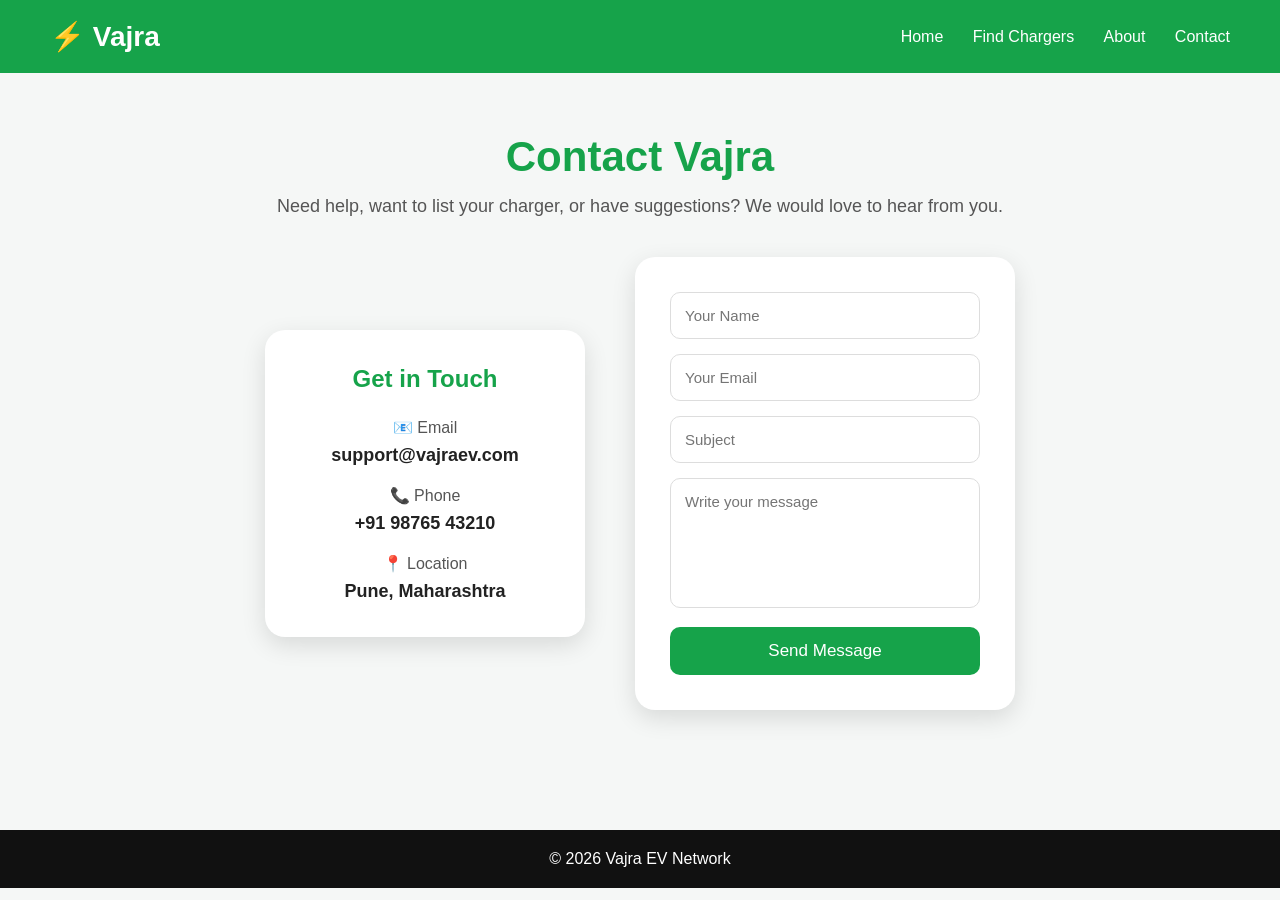
==== contact.html @ 99ae08ba "Add files via upload" ====
<!DOCTYPE html>
<html lang="en">

<head>

<meta charset="UTF-8">
<meta name="viewport" content="width=device-width, initial-scale=1.0">

<title>Contact - Vajra</title>


<style>

*{
    margin:0;
    padding:0;
    box-sizing:border-box;
    font-family:Arial, sans-serif;
}


body{

    background:#f5f7f6;
    color:#222;

}



/* Navigation */

nav{

    display:flex;
    justify-content:space-between;
    align-items:center;

    padding:20px 50px;

    background:#16a34a;

    color:white;

}


nav h2{

    font-size:28px;

}


nav a{

    color:white;
    text-decoration:none;

    margin-left:25px;

    font-size:16px;

}


nav a:hover{

    text-decoration:underline;

}





/* Contact Section */


.contact{

    padding:60px 20px;

    text-align:center;

}



.contact h1{

    font-size:42px;

    color:#16a34a;

    margin-bottom:15px;

}



.contact p{

    font-size:18px;

    color:#555;

}




.contact-box{

    display:flex;

    justify-content:center;

    align-items:center;

    gap:50px;

    flex-wrap:wrap;

    margin-top:40px;

}





/* Contact Details */


.details{

    background:white;

    width:320px;

    padding:35px;

    border-radius:20px;

    box-shadow:0 8px 25px rgba(0,0,0,0.12);

}



.details h2{

    color:#16a34a;

    margin-bottom:25px;

}


.details p{

    margin-top:20px;

    font-size:16px;

}


.details h3{

    margin-top:8px;

    font-size:18px;

}






/* Form */


form{

    background:white;

    width:380px;

    padding:35px;

    border-radius:20px;

    box-shadow:0 8px 25px rgba(0,0,0,0.12);

}



input,
textarea{


    width:100%;

    padding:14px;

    margin-bottom:15px;

    border-radius:10px;

    border:1px solid #ddd;

    font-size:15px;

}



textarea{

    height:130px;

    resize:none;

}



button{


    width:100%;

    padding:14px;

    background:#16a34a;

    color:white;

    border:none;

    border-radius:10px;

    font-size:17px;

    cursor:pointer;

}



button:hover{

    background:#12813b;

}






/* Footer */


footer{

    margin-top:60px;

    background:#111;

    color:white;

    text-align:center;

    padding:20px;

}





/* Mobile */


@media(max-width:700px){


nav{

    flex-direction:column;

    gap:15px;

}


nav a{

    margin:0 8px;

}


.contact h1{

    font-size:32px;

}


form,
.details{

    width:90%;

}


}



</style>


</head>


<body>


<nav>

<h2>⚡ Vajra</h2>

<div>

<a href="index.html">Home</a>

<a href="find.html">Find Chargers</a>

<a href="about.html">About</a>

<a href="contact.html">Contact</a>

</div>

</nav>



<section class="contact">


<h1>Contact Vajra</h1>

<p>
Need help, want to list your charger, or have suggestions?
We would love to hear from you.
</p>



<div class="contact-box">


<div class="details">

<h2>Get in Touch</h2>


<p>📧 Email</p>

<h3>support@vajraev.com</h3>



<p>📞 Phone</p>

<h3>+91 98765 43210</h3>



<p>📍 Location</p>

<h3>Pune, Maharashtra</h3>


</div>




<form>


<input type="text" placeholder="Your Name" required>


<input type="email" placeholder="Your Email" required>


<input type="text" placeholder="Subject">


<textarea placeholder="Write your message"></textarea>


<button type="submit">

Send Message

</button>


</form>



</div>


</section>




<footer>

© 2026 Vajra EV Network

</footer>



</body>

</html>
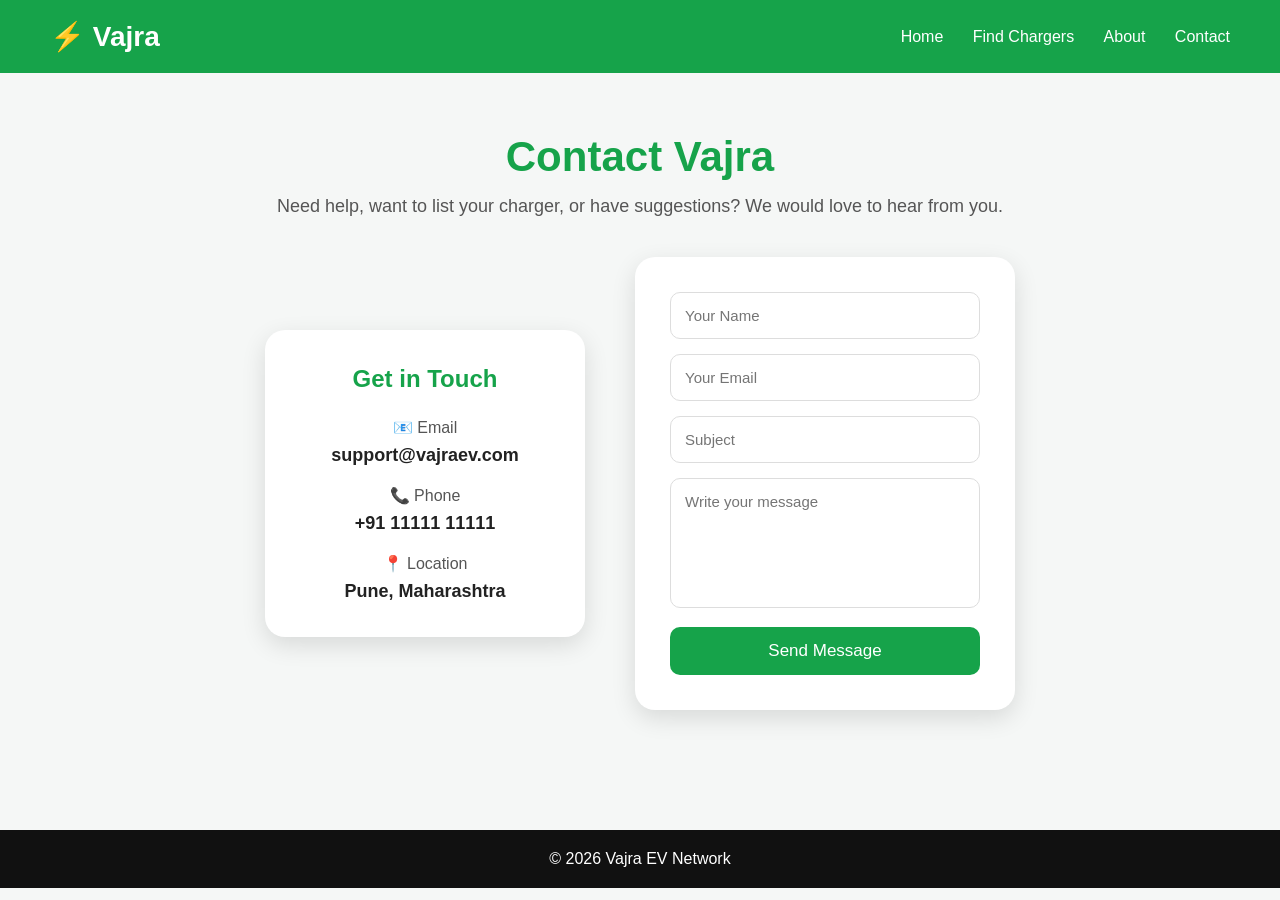
==== commit 67d9c274: "Update contact.html" ====
--- a/contact.html
+++ b/contact.html
@@ -382,7 +382,7 @@
 
 <p>📞 Phone</p>
 
-<h3>+91 98765 43210</h3>
+<h3>+91 11111 11111</h3>
 
 
 
@@ -440,4 +440,4 @@
 
 </body>
 
-</html>+</html>
